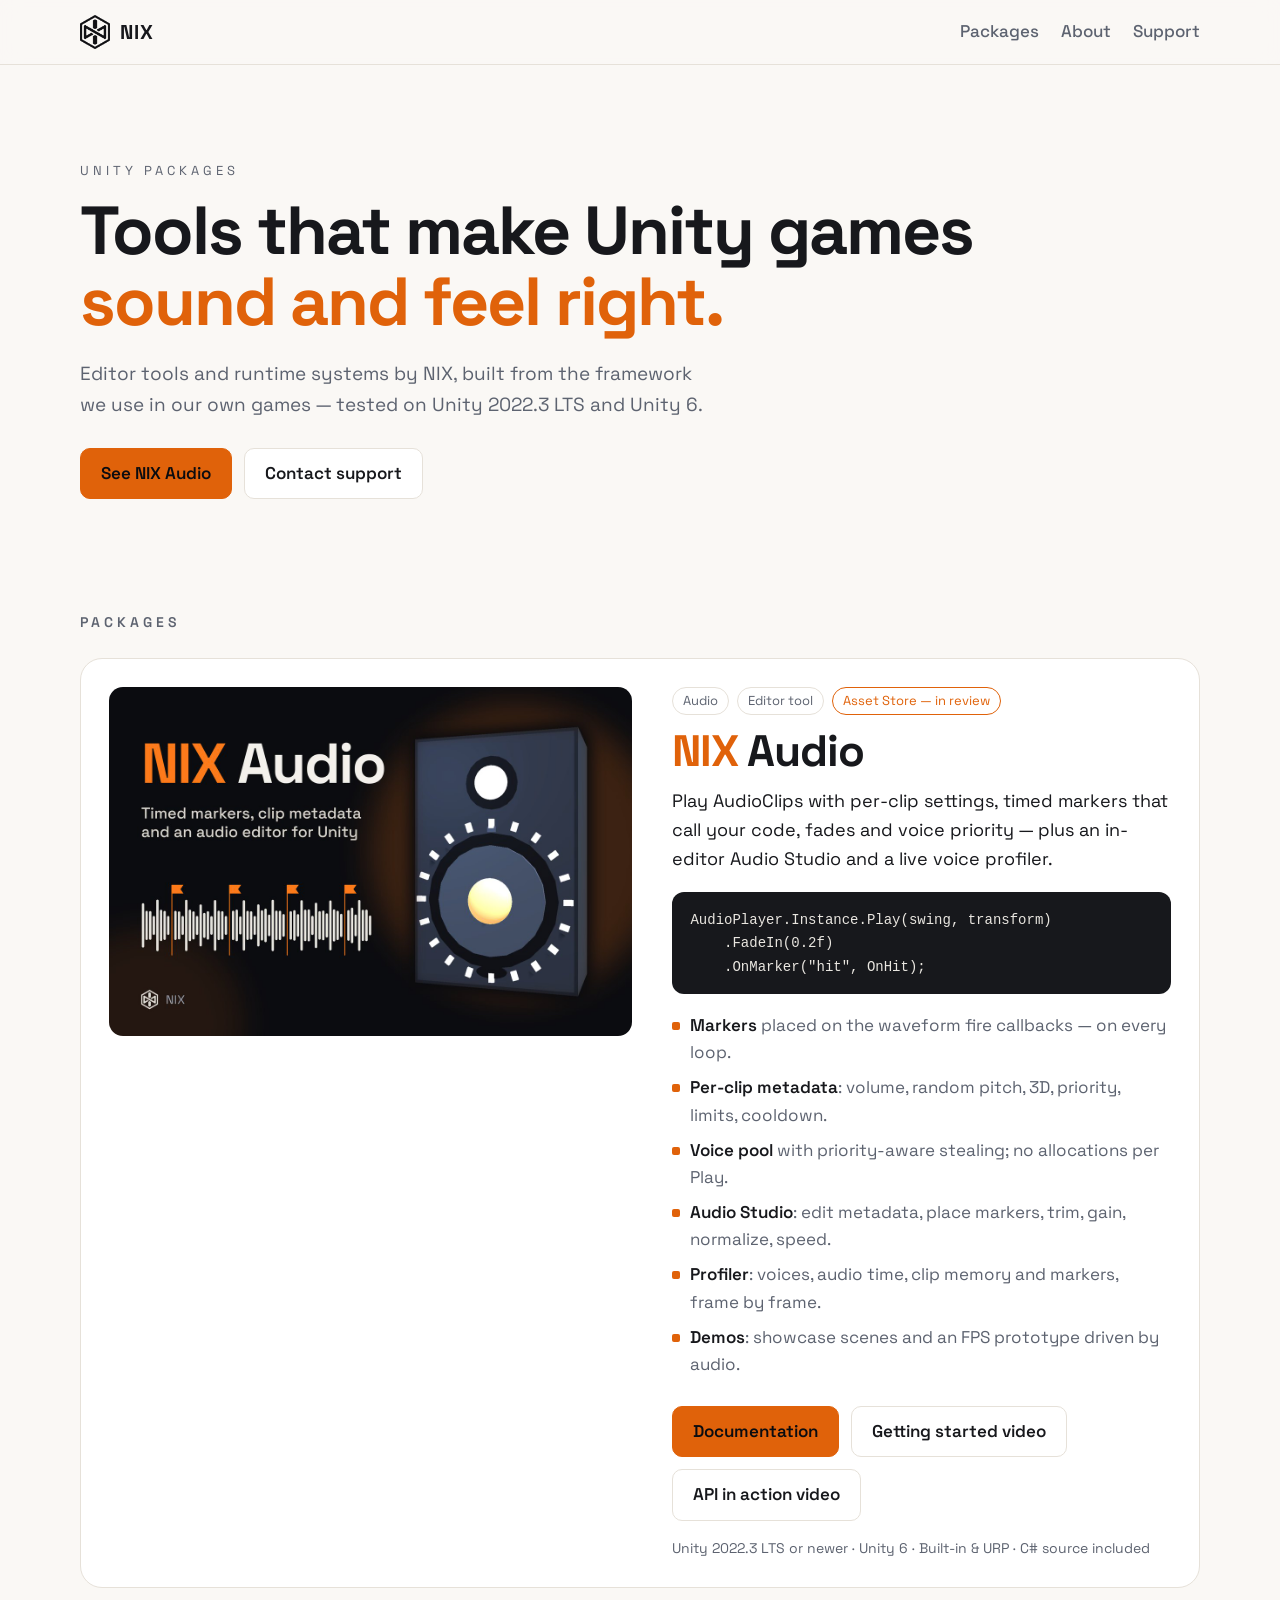
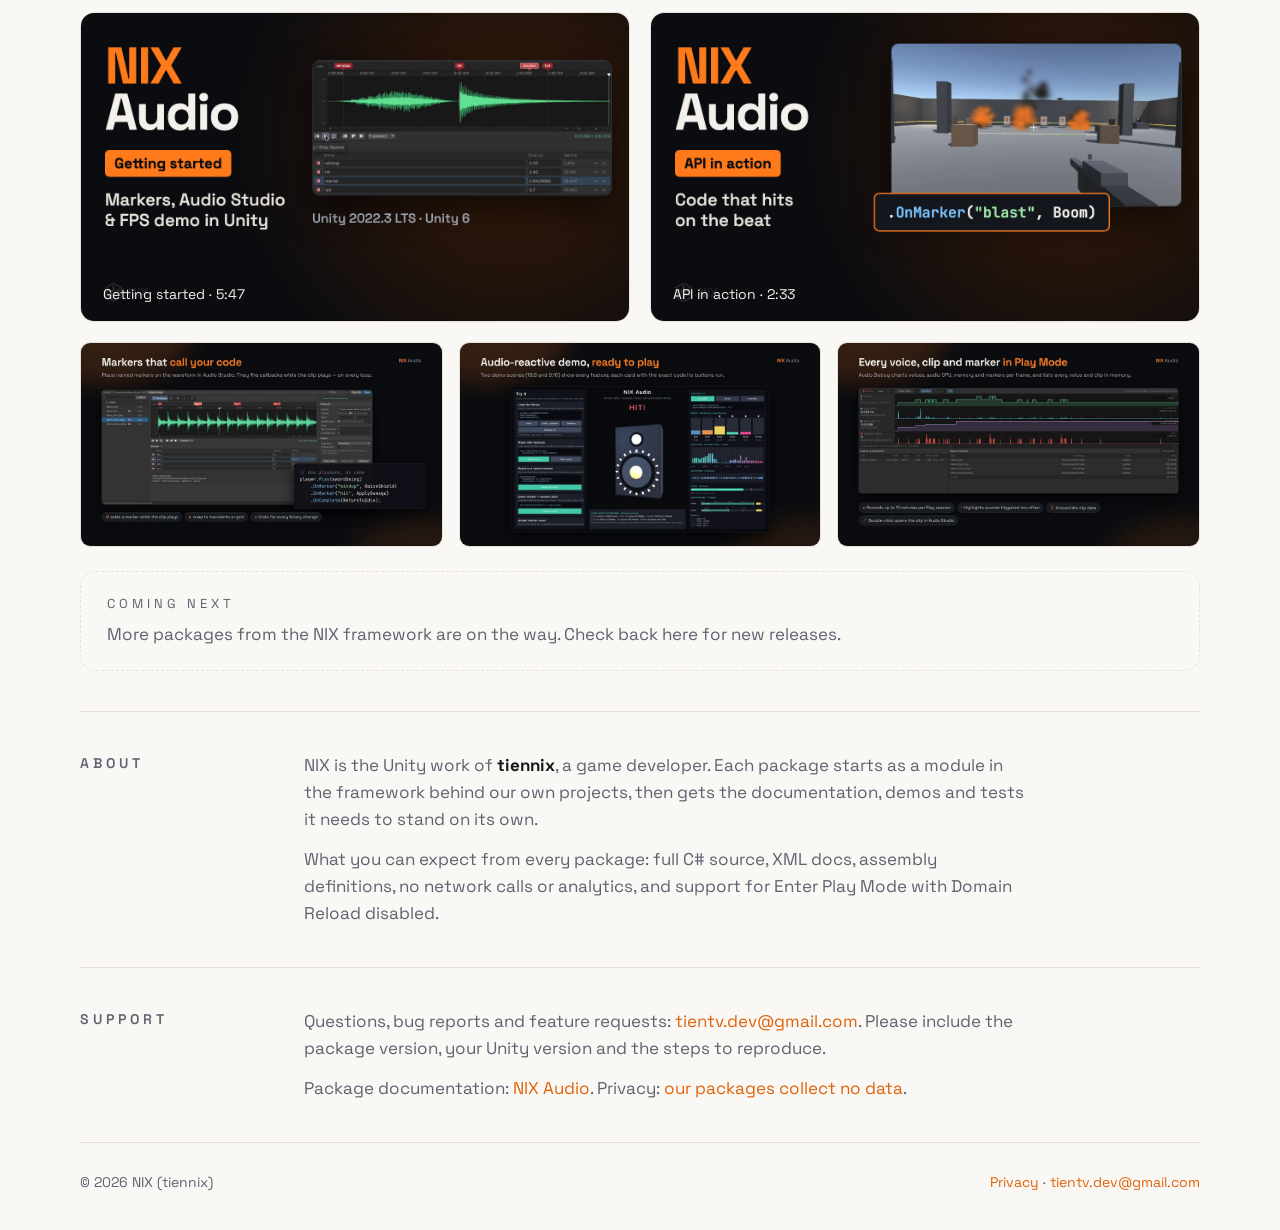
==== index.html @ 2994ccc5 "Add NIX Unity Packages publisher site Co-Authored-By: Claude Opus 5.5 <noreply@anthropic.com>" ====
<!doctype html>
<html lang="en">
<head>
<meta charset="utf-8">
<meta name="viewport" content="width=device-width, initial-scale=1">
<title>NIX Unity Packages</title>
<meta name="description" content="Unity tools and packages by NIX (tiennix): NIX Audio and more.">
<meta property="og:title" content="NIX Unity Packages">
<meta property="og:description" content="Unity tools and packages by NIX: NIX Audio — clip markers, metadata and an in-editor Audio Studio.">
<meta property="og:image" content="https://tiennix.github.io/nix-unity-packages/assets/nix-audio/social.jpg">
<meta property="og:type" content="website">
<link rel="icon" href="assets/favicon.png">
<link rel="apple-touch-icon" href="assets/apple-touch-icon.png">
<link rel="preconnect" href="https://fonts.googleapis.com">
<link href="https://fonts.googleapis.com/css2?family=JetBrains+Mono:wght@500&family=Space+Grotesk:wght@400;500;600;700&display=swap" rel="stylesheet">
<link rel="stylesheet" href="style.css">
</head>
<body>
<header class="top">
  <div class="wrap top-row">
    <a class="brand" href="./"><span class="logo" role="img" aria-label="NIX logo"></span><span>NIX</span></a>
    <nav>
      <a href="#packages">Packages</a>
      <a href="#about">About</a>
      <a href="#support">Support</a>
    </nav>
  </div>
</header>

<main>
  <section class="hero wrap">
    <p class="eyebrow">Unity packages</p>
    <h1>Tools that make Unity games<br><span class="o">sound and feel right.</span></h1>
    <p class="lead">Editor tools and runtime systems by NIX, built from the framework we use in our own games — tested on Unity 2022.3 LTS and Unity 6.</p>
    <div class="actions">
      <a class="btn primary" href="#nix-audio">See NIX Audio</a>
      <a class="btn" href="#support">Contact support</a>
    </div>
  </section>

  <section id="packages" class="wrap">
    <h2 class="section-title">Packages</h2>

    <article id="nix-audio" class="product">
      <a class="product-art" href="https://tiennix.github.io/nix-audio-page/"><img src="assets/nix-audio/cover.jpg" alt="NIX Audio cover: waveform with markers and a speaker" width="1200" height="800"></a>
      <div class="product-body">
        <div class="badges"><span class="badge">Audio</span><span class="badge">Editor tool</span><span class="badge soon">Asset Store — in review</span></div>
        <h3><span class="o">NIX</span> Audio</h3>
        <p class="summary">Play AudioClips with per-clip settings, timed markers that call your code, fades and voice priority — plus an in-editor Audio Studio and a live voice profiler.</p>
        <pre class="code"><code>AudioPlayer.Instance.Play(swing, transform)
    .FadeIn(0.2f)
    .OnMarker("hit", OnHit);</code></pre>
        <ul class="features">
          <li><b>Markers</b> placed on the waveform fire callbacks — on every loop.</li>
          <li><b>Per-clip metadata</b>: volume, random pitch, 3D, priority, limits, cooldown.</li>
          <li><b>Voice pool</b> with priority-aware stealing; no allocations per Play.</li>
          <li><b>Audio Studio</b>: edit metadata, place markers, trim, gain, normalize, speed.</li>
          <li><b>Profiler</b>: voices, audio time, clip memory and markers, frame by frame.</li>
          <li><b>Demos</b>: showcase scenes and an FPS prototype driven by audio.</li>
        </ul>
        <div class="actions">
          <a class="btn primary" href="https://tiennix.github.io/nix-audio-page/">Documentation</a>
          <a class="btn" href="https://youtu.be/6Ngv7Hbc3xc">Getting started video</a>
          <a class="btn" href="https://youtu.be/gGvO5AUvz2A">API in action video</a>
        </div>
        <p class="meta">Unity 2022.3 LTS or newer · Unity 6 · Built-in &amp; URP · C# source included</p>
      </div>
    </article>

    <div class="videos">
      <a class="video" href="https://youtu.be/6Ngv7Hbc3xc"><img src="assets/nix-audio/thumb_tutorial.png" alt="Video: NIX Audio — Getting started" width="1280" height="720" loading="lazy"><span>Getting started · 5:47</span></a>
      <a class="video" href="https://youtu.be/gGvO5AUvz2A"><img src="assets/nix-audio/thumb_api.png" alt="Video: NIX Audio — API in action" width="1280" height="720" loading="lazy"><span>API in action · 2:33</span></a>
    </div>

    <div class="shots">
      <img src="assets/nix-audio/01_markers.jpg" alt="Markers on the waveform in Audio Studio" width="960" height="540" loading="lazy">
      <img src="assets/nix-audio/02_demo.jpg" alt="NIX Audio demo scene" width="960" height="540" loading="lazy">
      <img src="assets/nix-audio/04_debug.jpg" alt="Profiler window with voices and markers" width="960" height="540" loading="lazy">
    </div>

    <article class="next">
      <p class="eyebrow">Coming next</p>
      <p>More packages from the NIX framework are on the way. Check back here for new releases.</p>
    </article>
  </section>

  <section id="about" class="wrap two-col">
    <h2 class="section-title">About</h2>
    <div>
      <p>NIX is the Unity work of <b>tiennix</b>, a game developer. Each package starts as a module in the framework behind our own projects, then gets the documentation, demos and tests it needs to stand on its own.</p>
      <p>What you can expect from every package: full C# source, XML docs, assembly definitions, no network calls or analytics, and support for Enter Play Mode with Domain Reload disabled.</p>
    </div>
  </section>

  <section id="support" class="wrap two-col">
    <h2 class="section-title">Support</h2>
    <div>
      <p>Questions, bug reports and feature requests: <a href="mailto:tientv.dev@gmail.com">tientv.dev@gmail.com</a>. Please include the package version, your Unity version and the steps to reproduce.</p>
      <p>Package documentation: <a href="https://tiennix.github.io/nix-audio-page/">NIX Audio</a>. Privacy: <a href="privacy.html">our packages collect no data</a>.</p>
    </div>
  </section>
</main>

<footer class="wrap foot">
  <span>© 2026 NIX (tiennix)</span>
  <span><a href="privacy.html">Privacy</a> · <a href="mailto:tientv.dev@gmail.com">tientv.dev@gmail.com</a></span>
</footer>
</body>
</html>
---- style.css ----
:root {
  --bg: #0b0c10;
  --panel: #14161d;
  --line: #262a35;
  --text: #f4f1ec;
  --muted: #a3a9b4;
  --orange: #ff7a1a;
  --code: #10121a;
  --logo: url("assets/logo_white.png");
}
@media (prefers-color-scheme: light) {
  :root {
    --bg: #faf8f5;
    --panel: #ffffff;
    --line: #e6e1d9;
    --text: #17181c;
    --muted: #5d6370;
    --orange: #e0620a;
    --code: #17181c;
    --logo: url("assets/logo_dark.png");
  }
}

* { box-sizing: border-box; margin: 0; padding: 0; }
html { scroll-behavior: smooth; }
body {
  background: var(--bg);
  color: var(--text);
  font: 17px/1.6 "Space Grotesk", system-ui, sans-serif;
  -webkit-font-smoothing: antialiased;
}
a { color: var(--orange); text-decoration: none; }
a:hover { text-decoration: underline; }
img { max-width: 100%; height: auto; display: block; }
.o { color: var(--orange); }
.wrap { width: min(1120px, 100% - 32px); margin-inline: auto; }

.top { position: sticky; top: 0; z-index: 5; background: color-mix(in srgb, var(--bg) 88%, transparent); backdrop-filter: blur(10px); border-bottom: 1px solid var(--line); }
.top-row { display: flex; align-items: center; justify-content: space-between; height: 64px; }
.brand { display: flex; align-items: center; gap: 10px; color: var(--text); font-weight: 700; font-size: 20px; letter-spacing: 1px; }
.brand:hover { text-decoration: none; }
.logo { width: 30px; height: 34px; background: var(--logo) center / contain no-repeat; }
nav { display: flex; gap: 22px; }
nav a { color: var(--muted); font-weight: 500; }
nav a:hover { color: var(--text); text-decoration: none; }

.hero { padding: 96px 0 72px; }
.eyebrow { color: var(--muted); text-transform: uppercase; letter-spacing: 4px; font-size: 13px; margin-bottom: 14px; }
h1 { font-size: clamp(36px, 6vw, 68px); line-height: 1.04; letter-spacing: -2px; }
.lead { max-width: 640px; margin-top: 22px; color: var(--muted); font-size: 19px; }
.actions { display: flex; flex-wrap: wrap; gap: 12px; margin-top: 28px; }
.btn { display: inline-block; padding: 11px 20px; border-radius: 10px; border: 1px solid var(--line); color: var(--text); font-weight: 600; background: var(--panel); }
.btn:hover { border-color: var(--orange); text-decoration: none; }
.btn.primary { background: var(--orange); border-color: var(--orange); color: #0b0c10; }

.section-title { font-size: 14px; text-transform: uppercase; letter-spacing: 4px; color: var(--muted); font-weight: 600; margin-bottom: 24px; }
section { padding: 40px 0; }

.product { display: grid; grid-template-columns: 1.05fr 1fr; gap: 40px; align-items: start; background: var(--panel); border: 1px solid var(--line); border-radius: 22px; padding: 28px; }
.product-art img { border-radius: 14px; }
.badges { display: flex; flex-wrap: wrap; gap: 8px; margin-bottom: 14px; }
.badge { font-size: 13px; padding: 3px 10px; border-radius: 999px; border: 1px solid var(--line); color: var(--muted); }
.badge.soon { border-color: var(--orange); color: var(--orange); }
.product h3 { font-size: 44px; letter-spacing: -1px; line-height: 1; }
.summary { margin-top: 14px; font-size: 18px; }
.code { margin-top: 18px; padding: 16px 18px; background: var(--code); color: #e9e6e0; border-radius: 12px; font: 14px/1.6 "JetBrains Mono", ui-monospace, monospace; overflow-x: auto; }
.features { list-style: none; margin-top: 18px; display: grid; gap: 8px; }
.features li { padding-left: 18px; position: relative; color: var(--muted); }
.features li::before { content: ""; position: absolute; left: 0; top: 10px; width: 8px; height: 8px; border-radius: 2px; background: var(--orange); }
.features b { color: var(--text); font-weight: 600; }
.meta { margin-top: 16px; font-size: 14px; color: var(--muted); }

.videos { display: grid; grid-template-columns: 1fr 1fr; gap: 20px; margin-top: 24px; }
.video { position: relative; border-radius: 14px; overflow: hidden; border: 1px solid var(--line); }
.video span { position: absolute; left: 12px; bottom: 12px; background: rgba(11, 12, 16, .85); color: #f4f1ec; padding: 4px 10px; border-radius: 8px; font-size: 14px; }
.video:hover { border-color: var(--orange); }
.shots { display: grid; grid-template-columns: repeat(3, 1fr); gap: 16px; margin-top: 20px; }
.shots img { border-radius: 10px; border: 1px solid var(--line); }

.next { margin-top: 24px; padding: 22px 26px; border: 1px dashed var(--line); border-radius: 16px; color: var(--muted); }
.next .eyebrow { margin-bottom: 6px; }

.two-col { display: grid; grid-template-columns: 200px 1fr; gap: 24px; border-top: 1px solid var(--line); }
.two-col p + p { margin-top: 12px; }
.two-col p { color: var(--muted); max-width: 720px; }
.two-col b { color: var(--text); }

.foot { display: flex; justify-content: space-between; flex-wrap: wrap; gap: 8px; padding: 28px 0 40px; border-top: 1px solid var(--line); color: var(--muted); font-size: 14px; }

.page { padding: 64px 0; max-width: 760px; }
.page h1 { font-size: 40px; margin-bottom: 20px; }
.page h2 { font-size: 20px; margin: 26px 0 8px; }
.page p, .page li { color: var(--muted); }
.page ul { padding-left: 20px; }

@media (max-width: 860px) {
  .product { grid-template-columns: 1fr; padding: 18px; gap: 22px; }
  .videos, .shots { grid-template-columns: 1fr; }
  .two-col { grid-template-columns: 1fr; gap: 6px; }
  nav { gap: 14px; }
  .hero { padding: 64px 0 48px; }
}

/* Grid children may shrink below their content width (long code lines scroll instead of widening the page). */
.product > *, .two-col > *, .videos > *, .shots > * { min-width: 0; }
h1, .summary, .lead { overflow-wrap: anywhere; }
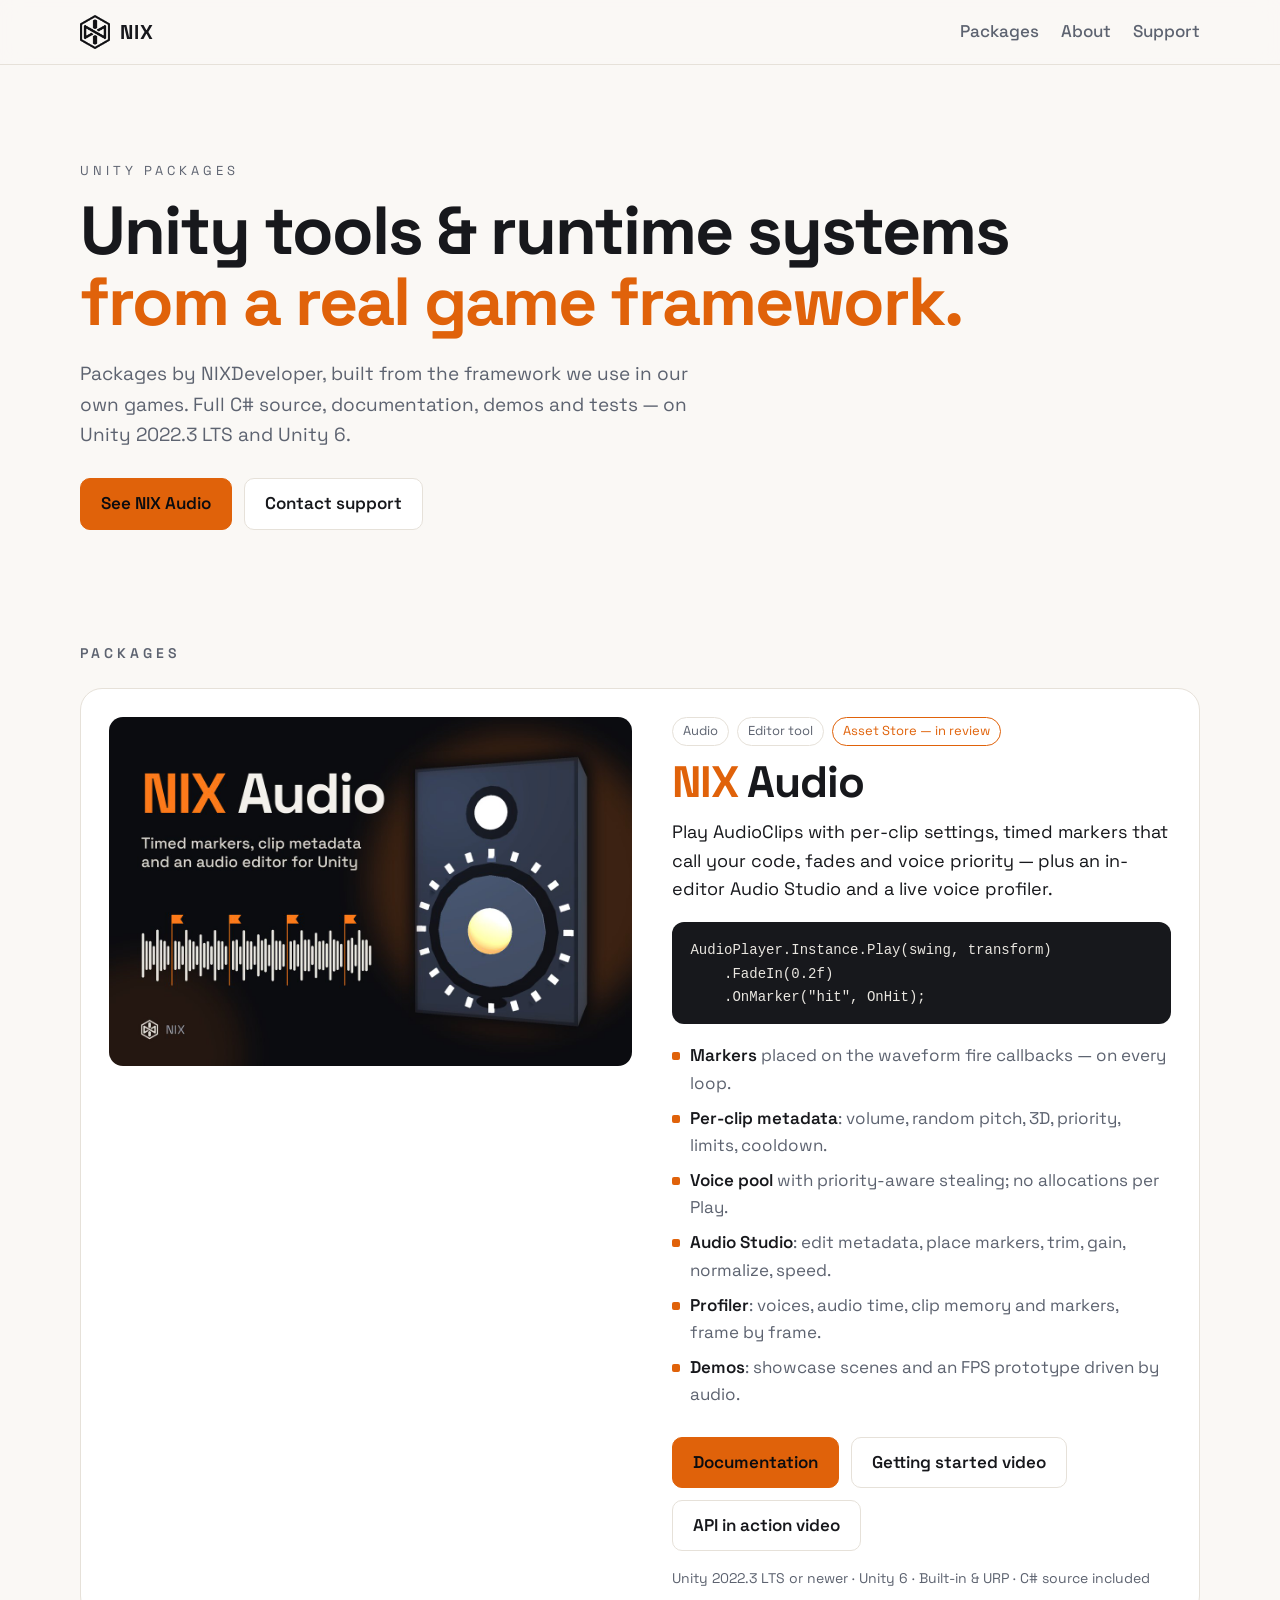
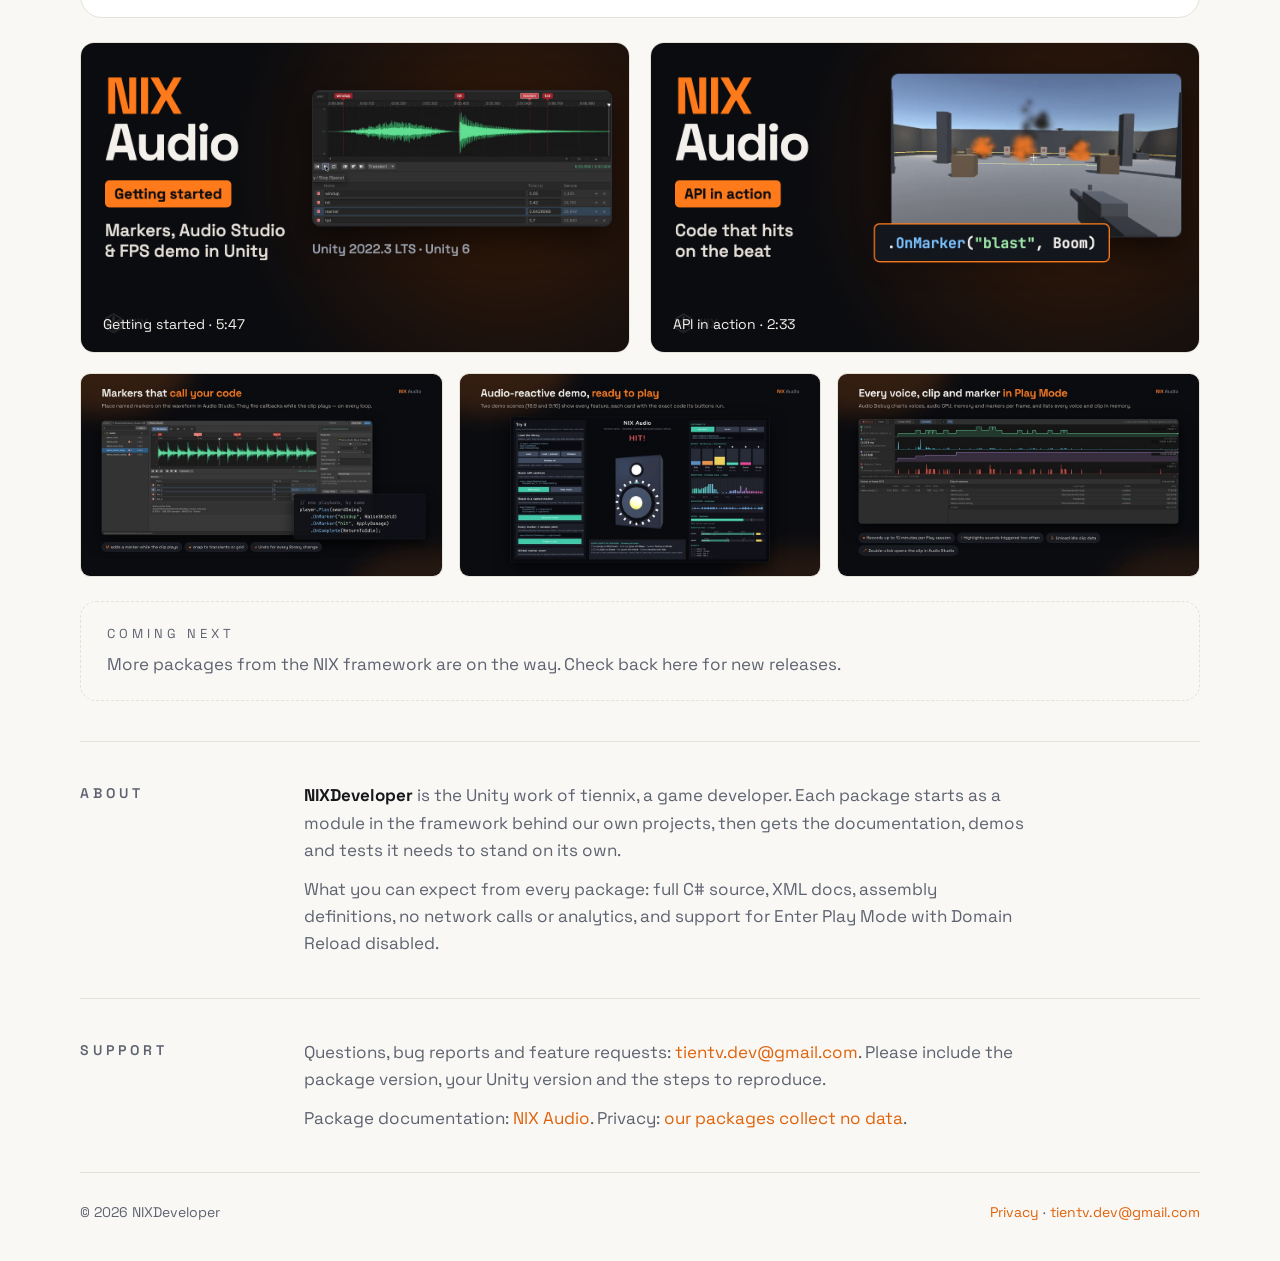
==== commit 8ff35d82: "Use NIXDeveloper name and a general headline Co-Authored-By: Claude Opus 5.5 <noreply@anthropic.com>" ====
--- a/index.html
+++ b/index.html
@@ -3,10 +3,10 @@
 <head>
 <meta charset="utf-8">
 <meta name="viewport" content="width=device-width, initial-scale=1">
-<title>NIX Unity Packages</title>
-<meta name="description" content="Unity tools and packages by NIX (tiennix): NIX Audio and more.">
-<meta property="og:title" content="NIX Unity Packages">
-<meta property="og:description" content="Unity tools and packages by NIX: NIX Audio — clip markers, metadata and an in-editor Audio Studio.">
+<title>NIXDeveloper — Unity Packages</title>
+<meta name="description" content="Unity editor tools and runtime systems by NIXDeveloper, starting with NIX Audio.">
+<meta property="og:title" content="NIXDeveloper — Unity Packages">
+<meta property="og:description" content="Unity editor tools and runtime systems from a real game framework, by NIXDeveloper.">
 <meta property="og:image" content="https://tiennix.github.io/nix-unity-packages/assets/nix-audio/social.jpg">
 <meta property="og:type" content="website">
 <link rel="icon" href="assets/favicon.png">
@@ -30,8 +30,8 @@
 <main>
   <section class="hero wrap">
     <p class="eyebrow">Unity packages</p>
-    <h1>Tools that make Unity games<br><span class="o">sound and feel right.</span></h1>
-    <p class="lead">Editor tools and runtime systems by NIX, built from the framework we use in our own games — tested on Unity 2022.3 LTS and Unity 6.</p>
+    <h1>Unity tools &amp; runtime systems<br><span class="o">from a real game framework.</span></h1>
+    <p class="lead">Packages by NIXDeveloper, built from the framework we use in our own games. Full C# source, documentation, demos and tests — on Unity 2022.3 LTS and Unity 6.</p>
     <div class="actions">
       <a class="btn primary" href="#nix-audio">See NIX Audio</a>
       <a class="btn" href="#support">Contact support</a>
@@ -87,7 +87,7 @@
   <section id="about" class="wrap two-col">
     <h2 class="section-title">About</h2>
     <div>
-      <p>NIX is the Unity work of <b>tiennix</b>, a game developer. Each package starts as a module in the framework behind our own projects, then gets the documentation, demos and tests it needs to stand on its own.</p>
+      <p><b>NIXDeveloper</b> is the Unity work of tiennix, a game developer. Each package starts as a module in the framework behind our own projects, then gets the documentation, demos and tests it needs to stand on its own.</p>
       <p>What you can expect from every package: full C# source, XML docs, assembly definitions, no network calls or analytics, and support for Enter Play Mode with Domain Reload disabled.</p>
     </div>
   </section>
@@ -102,7 +102,7 @@
 </main>
 
 <footer class="wrap foot">
-  <span>© 2026 NIX (tiennix)</span>
+  <span>© 2026 NIXDeveloper</span>
   <span><a href="privacy.html">Privacy</a> · <a href="mailto:tientv.dev@gmail.com">tientv.dev@gmail.com</a></span>
 </footer>
 </body>
